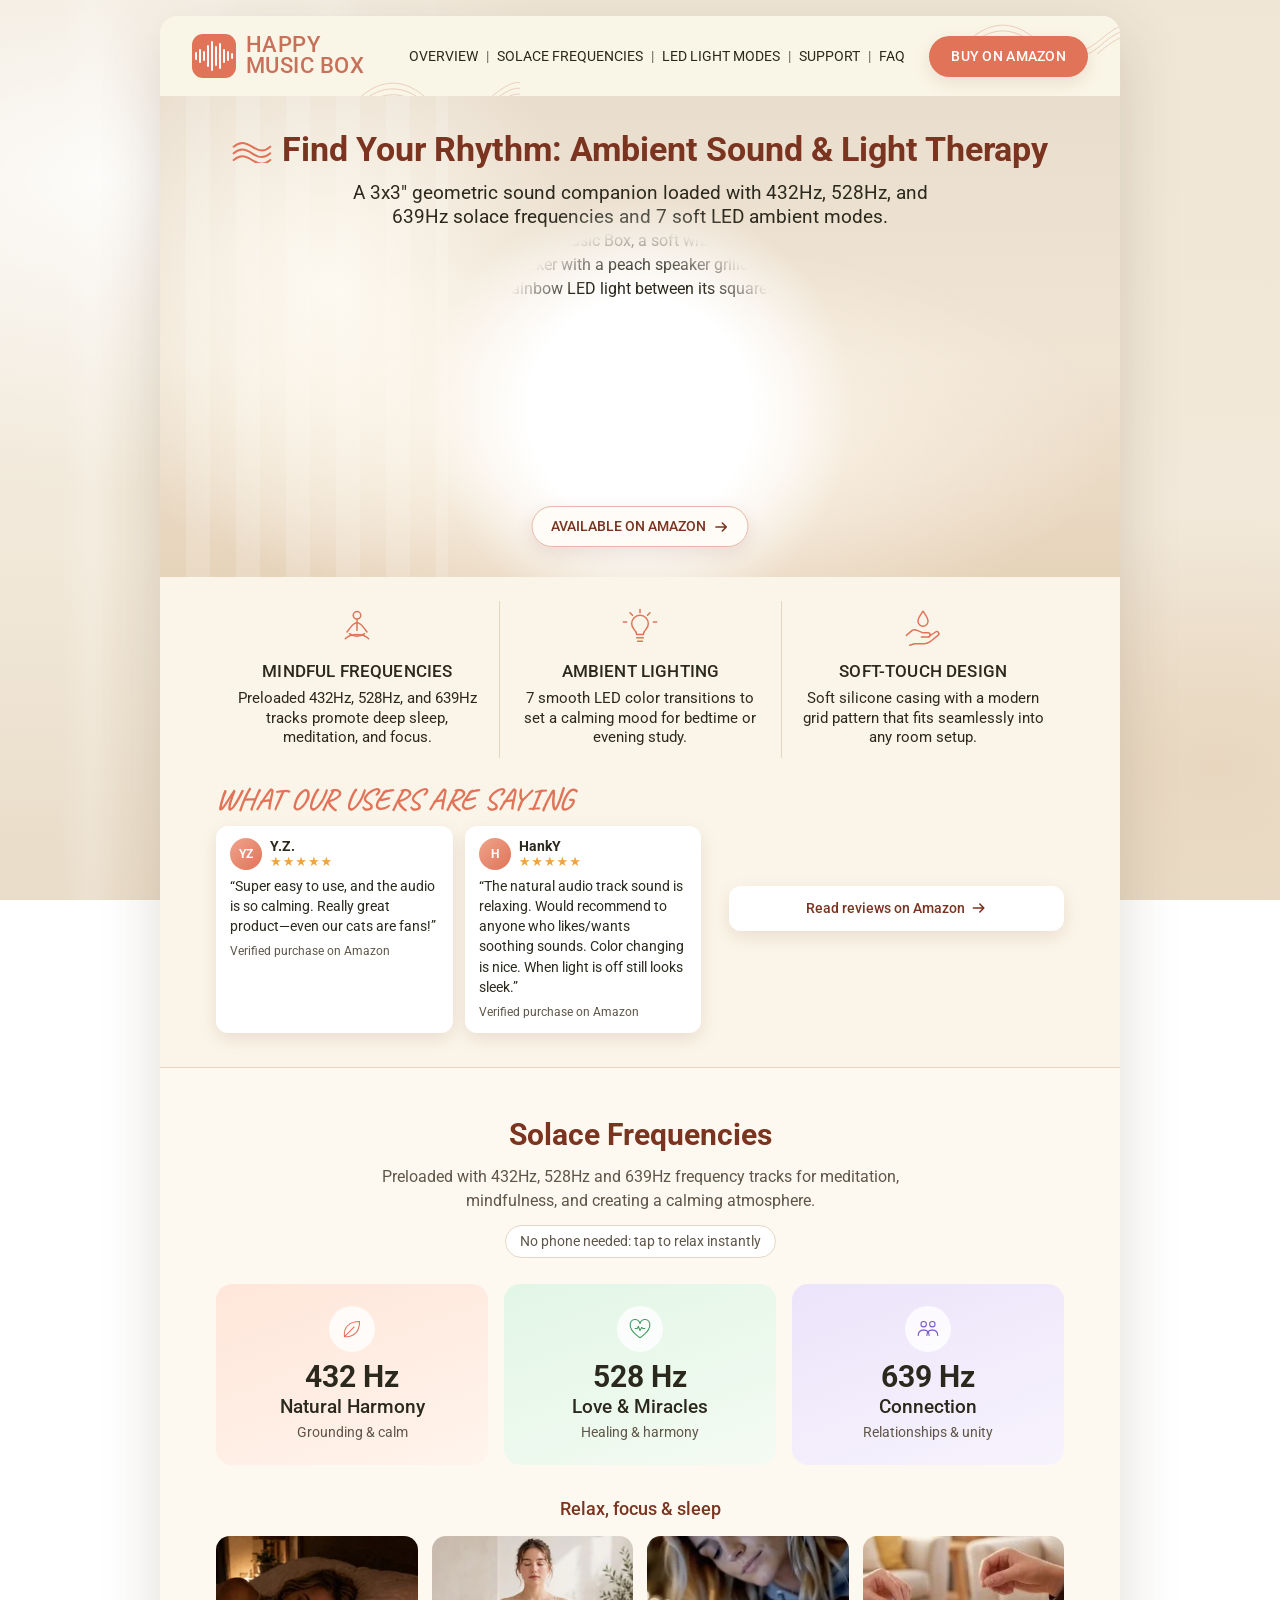
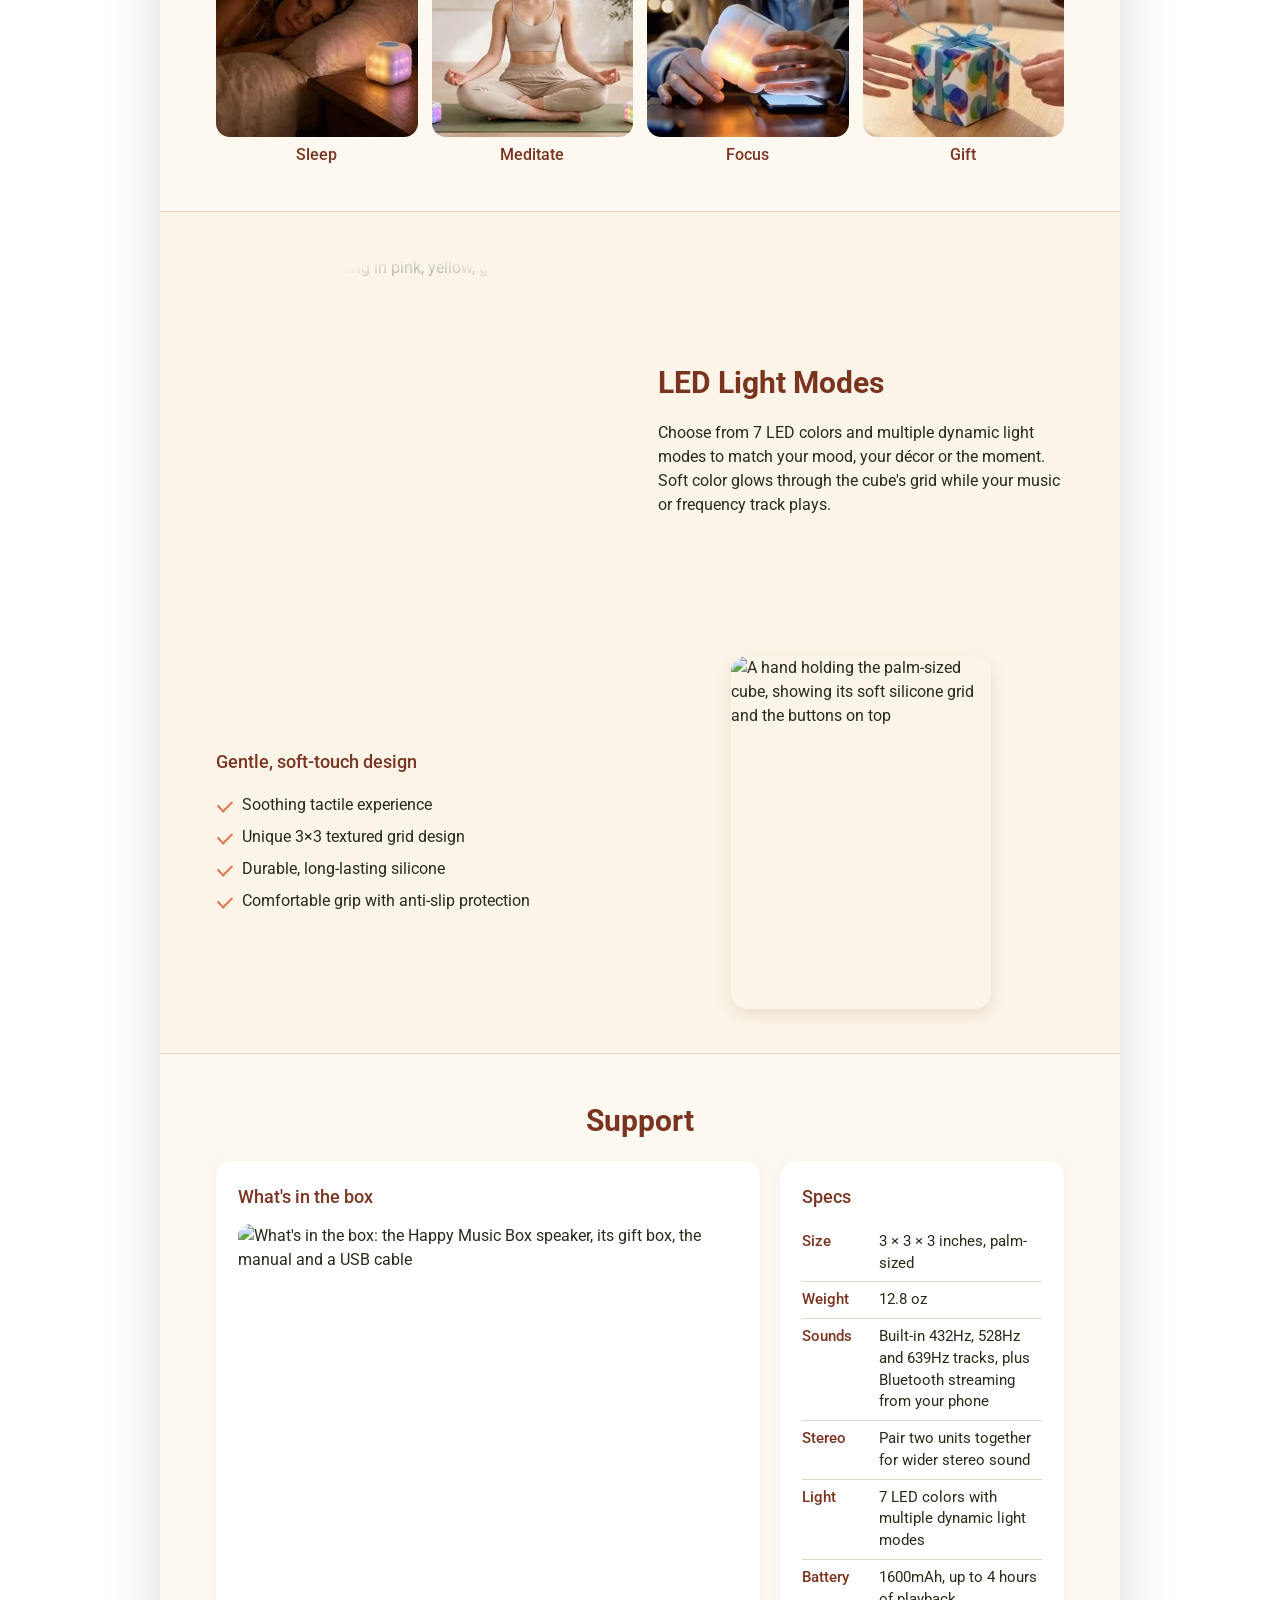
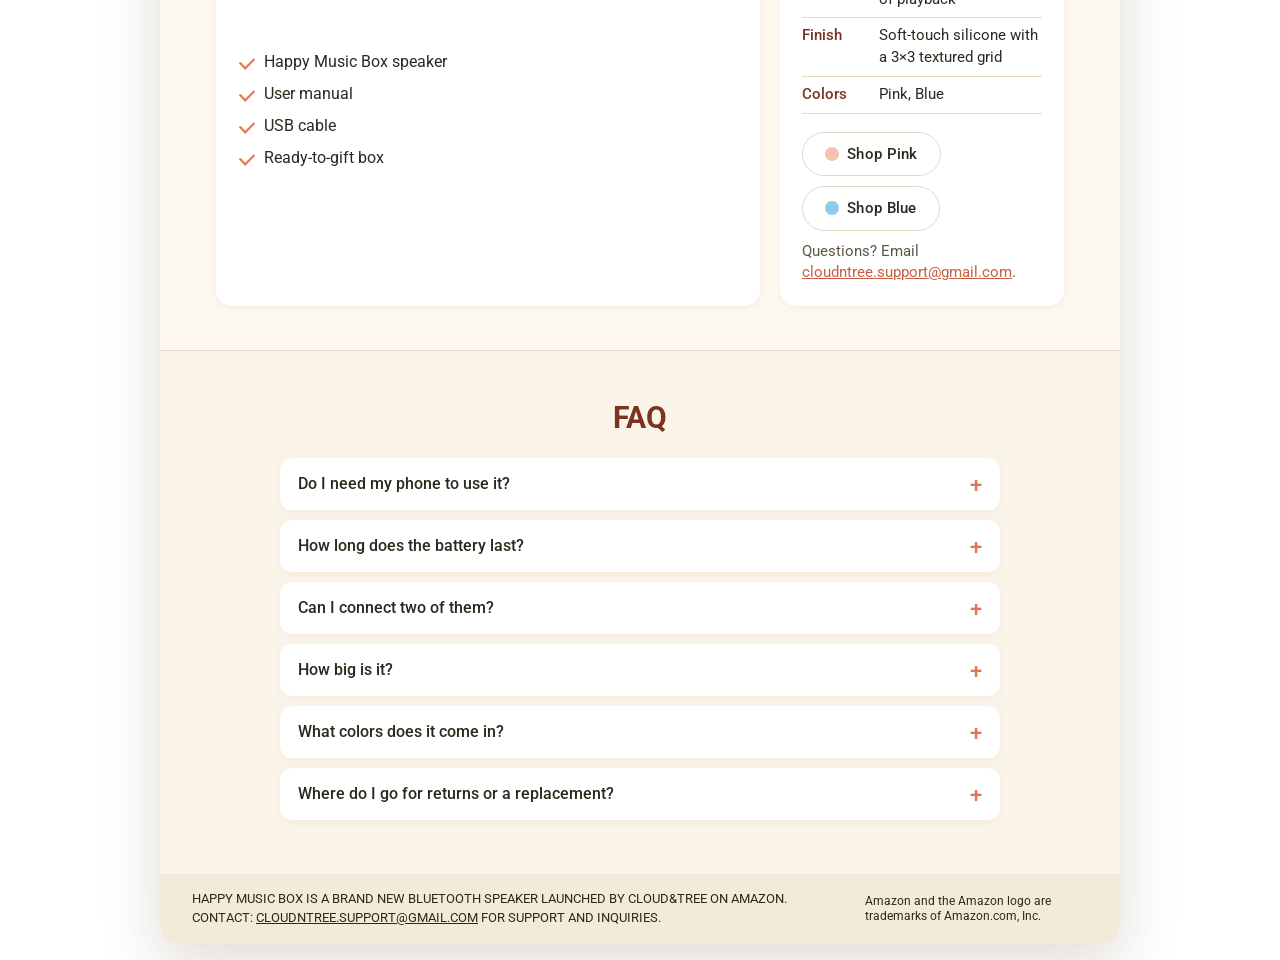
==== site/index.html @ 1e412cbd "Add HankY review, HD use-case photos, new contact email and footer" ====
<!doctype html>
<html lang="en">
<head>
<meta charset="utf-8">
<meta name="viewport" content="width=device-width, initial-scale=1">
<meta name="robots" content="noindex">
<title>Happy Music Box | Portable Sound Machine &amp; Bluetooth Speaker</title>
<meta name="description" content="A palm-sized sound machine and Bluetooth speaker with built-in 432Hz, 528Hz and 639Hz tracks, 7 LED light modes and a soft-touch silicone finish. Available on Amazon in Pink and Blue.">

<meta property="og:type" content="website">
<meta property="og:title" content="Happy Music Box | Portable Sound Machine &amp; Bluetooth Speaker">
<meta property="og:description" content="A palm-sized sound machine and Bluetooth speaker with built-in 432Hz, 528Hz and 639Hz tracks, 7 LED light modes and a soft-touch silicone finish. Available on Amazon in Pink and Blue.">
<meta property="og:image" content="img/og.jpg">

<meta name="twitter:card" content="summary_large_image">
<meta name="theme-color" content="#FBF5E9">
<link rel="icon" href="favicon.ico" sizes="any">
<link rel="apple-touch-icon" href="img/apple-touch-icon.png">
<link rel="preconnect" href="https://fonts.googleapis.com">
<link rel="preconnect" href="https://fonts.gstatic.com" crossorigin>
<link href="https://fonts.googleapis.com/css2?family=Caveat:wght@600&family=Roboto:wght@400;500;700&display=swap" rel="stylesheet">
<link rel="stylesheet" href="style.css">
<script type="application/ld+json">[{"@context": "https://schema.org", "@type": "Product", "name": "Happy Music Box Portable Bluetooth Speaker & Sound Machine", "brand": {"@type": "Brand", "name": "Happy Music Box"}, "description": "Palm-sized sound machine and Bluetooth speaker with built-in 432Hz, 528Hz and 639Hz tracks, 7 LED light modes and a soft-touch silicone finish.", "image": ["img/cube-1000.webp"], "color": ["Pink", "Blue"], "weight": {"@type": "QuantitativeValue", "value": 12.8, "unitCode": "ONZ"}}, {"@context": "https://schema.org", "@type": "FAQPage", "mainEntity": [{"@type": "Question", "name": "Do I need my phone to use it?", "acceptedAnswer": {"@type": "Answer", "text": "No. The 432Hz, 528Hz and 639Hz tracks are built in, so you can tap to play straight away. Your phone is only needed if you want to stream your own music over Bluetooth."}}, {"@type": "Question", "name": "How long does the battery last?", "acceptedAnswer": {"@type": "Answer", "text": "Up to 4 hours of playback from the built-in 1600mAh battery. Recharge it with the included USB cable."}}, {"@type": "Question", "name": "Can I connect two of them?", "acceptedAnswer": {"@type": "Answer", "text": "Yes. Two Happy Music Box speakers can be paired together for a wider, more immersive stereo sound."}}, {"@type": "Question", "name": "How big is it?", "acceptedAnswer": {"@type": "Answer", "text": "3 × 3 × 3 inches and 12.8 oz, small enough for a nightstand, a desk, or your bag."}}, {"@type": "Question", "name": "What colors does it come in?", "acceptedAnswer": {"@type": "Answer", "text": "Pink and Blue. Both are sold on Amazon."}}, {"@type": "Question", "name": "Where do I go for returns or a replacement?", "acceptedAnswer": {"@type": "Answer", "text": "If you bought on Amazon, start a return or replacement from your Amazon order. For anything else, email us at cloudntree.support@gmail.com."}}]}]</script>
</head>
<body>
<div class="sheet">
<header class="top">
  <svg class="deco deco-tr" viewBox="0 0 220 60" aria-hidden="true"><path d="M0 40c30-26 60-26 90 0s60 26 90 0 40-20 40-20"/><path d="M0 48c30-26 60-26 90 0s60 26 90 0 40-20 40-20"/><path d="M0 56c30-26 60-26 90 0s60 26 90 0 40-20 40-20"/></svg><svg class="deco deco-bl" viewBox="0 0 220 60" aria-hidden="true"><path d="M0 40c30-26 60-26 90 0s60 26 90 0 40-20 40-20"/><path d="M0 48c30-26 60-26 90 0s60 26 90 0 40-20 40-20"/><path d="M0 56c30-26 60-26 90 0s60 26 90 0 40-20 40-20"/></svg>
  <a class="logo" href="#overview" aria-label="Happy Music Box home"><span class="logo-mark" aria-hidden="true"><i style="height:18%"></i><i style="height:34%"></i><i style="height:24%"></i><i style="height:52%"></i><i style="height:70%"></i><i style="height:44%"></i><i style="height:60%"></i><i style="height:34%"></i><i style="height:22%"></i><i style="height:14%"></i></span><span class="logo-word">Happy<br>Music Box</span></a>
  <nav class="nav" aria-label="Sections"><a href="#overview">Overview</a><span aria-hidden="true">|</span><a href="#frequencies">Solace Frequencies</a><span aria-hidden="true">|</span><a href="#light">LED Light Modes</a><span aria-hidden="true">|</span><a href="#support">Support</a><span aria-hidden="true">|</span><a href="#faq">FAQ</a></nav>
  <a href="https://www.amazon.com/dp/B0HC9TPS27" class="btn" target="_blank" rel="noopener">Buy on Amazon</a>
</header>
<main>
<section class="hero" id="overview">
  <div class="hero-light" aria-hidden="true"></div>
  <h1><span class="h1-wave"><svg viewBox="0 0 48 28" aria-hidden="true"><path d="M2 8c7-6 13-6 22 0s15 6 22 0M2 16c7-6 13-6 22 0s15 6 22 0M2 24c7-6 13-6 22 0s15 6 22 0"/></svg></span>Find Your Rhythm: Ambient Sound &amp; Light Therapy</h1>
  <p class="lede">A 3x3" geometric sound companion loaded with 432Hz, 528Hz, and 639Hz solace frequencies and 7 soft LED ambient modes.</p>
  <div class="stage">
    <div class="spot" aria-hidden="true"></div>
    <img class="cube" src="img/cube-1000.webp" srcset="img/cube-560.webp 560w, img/cube-1000.webp 1000w" sizes="(max-width: 560px) 74vw, 330px" width="1000" height="1000" alt="Happy Music Box, a soft white 3x3 cube speaker with a peach speaker grille and rainbow LED light between its squares" fetchpriority="high" decoding="async">
    <a href="https://www.amazon.com/dp/B0HC9TPS27" class="pill" target="_blank" rel="noopener">Available on Amazon <svg viewBox="0 0 20 20" aria-hidden="true"><path d="M3 10h13M11 5l5 5-5 5"/></svg></a>
  </div>
</section>
<section class="feats">
    <div class="feat">
      <span class="feat-icon"><svg viewBox="0 0 48 48" aria-hidden="true"><circle cx="24" cy="10" r="4.5"/><path d="M24 15v13M24 19c-4 0-6 3-9 7l-3 4M24 19c4 0 6 3 9 7l3 4M10 38c4-4 9-5 14-5s10 1 14 5M15 32c3 2 6 3 9 3s6-1 9-3"/></svg></span>
      <h2>Mindful Frequencies</h2>
      <p>Preloaded 432Hz, 528Hz, and 639Hz tracks promote deep sleep, meditation, and focus.</p>
    </div>
    <div class="feat">
      <span class="feat-icon"><svg viewBox="0 0 48 48" aria-hidden="true"><path d="M17 27a10 10 0 1 1 14 0c-2 2-3 4-3 6h-8c0-2-1-4-3-6zM20 37h8M21 41h6M24 3v4M8 18H4M44 18h-4M12 7l3 3M36 7l-3 3"/></svg></span>
      <h2>Ambient Lighting</h2>
      <p>7 smooth LED color transitions to set a calming mood for bedtime or evening study.</p>
    </div>
    <div class="feat">
      <span class="feat-icon"><svg viewBox="0 0 48 48" aria-hidden="true"><path d="M24 5c3 5 6 8 6 12a6 6 0 0 1-12 0c0-4 3-7 6-12zM4 34l7-6c2-1 4-1 6 0l7 3h6a2.5 2.5 0 0 1 0 5h-8M30 36l9-6a2.5 2.5 0 0 1 3 4l-10 8c-2 1-4 2-6 2H14l-6 2"/></svg></span>
      <h2>Soft-Touch Design</h2>
      <p>Soft silicone casing with a modern grid pattern that fits seamlessly into any room setup.</p>
    </div>
</section>
<section class="voices">
  <div class="reviews">
    <h2 class="script">What our users are saying</h2>
    <div class="cards">
      <figure class="review">
        <figcaption><span class="avatar" aria-hidden="true">YZ</span><span><b>Y.Z.</b><span class="stars" aria-label="5 out of 5 stars">★★★★★</span></span></figcaption>
        <blockquote>“Super easy to use, and the audio is so calming. Really great product—even our cats are fans!”</blockquote>
        <small>Verified purchase on Amazon</small>
      </figure>
      <figure class="review">
        <figcaption><span class="avatar" aria-hidden="true">H</span><span><b>HankY</b><span class="stars" aria-label="5 out of 5 stars">★★★★★</span></span></figcaption>
        <blockquote>“The natural audio track sound is relaxing. Would recommend to anyone who likes/wants soothing sounds. Color changing is nice. When light is off still looks sleek.”</blockquote>
        <small>Verified purchase on Amazon</small>
      </figure>
    </div>
  </div>
  <a href="https://www.amazon.com/dp/B0HC9TPS27#customerReviews" class="review review-more" target="_blank" rel="noopener">Read reviews on Amazon <svg viewBox="0 0 20 20" aria-hidden="true"><path d="M3 10h13M11 5l5 5-5 5"/></svg></a>
</section>
<section class="band" id="frequencies">
  <h2 class="sec">Solace Frequencies</h2>
  <p class="sec-lede">Preloaded with 432Hz, 528Hz and 639Hz frequency tracks for meditation, mindfulness, and creating a calming atmosphere.</p>
  <p class="chip">No phone needed: tap to relax instantly</p>
  <div class="freqs">
    <div class="freq freq-peach">
      <span class="freq-icon"><svg viewBox="0 0 48 48" aria-hidden="true"><path d="M10 38C8 22 18 10 38 10c0 20-12 30-28 28zM10 38 28 20"/></svg></span>
      <strong>432 Hz</strong>
      <span class="freq-name">Natural Harmony</span>
      <span class="freq-sub">Grounding &amp; calm</span>
    </div>
    <div class="freq freq-mint">
      <span class="freq-icon"><svg viewBox="0 0 48 48" aria-hidden="true"><path d="M24 40S6 29 6 17a9 9 0 0 1 18-3 9 9 0 0 1 18 3c0 12-18 23-18 23z"/><path d="M15 23h4l2-4 3 8 3-6 2 2h4"/></svg></span>
      <strong>528 Hz</strong>
      <span class="freq-name">Love &amp; Miracles</span>
      <span class="freq-sub">Healing &amp; harmony</span>
    </div>
    <div class="freq freq-lilac">
      <span class="freq-icon"><svg viewBox="0 0 48 48" aria-hidden="true"><circle cx="16" cy="15" r="5"/><circle cx="32" cy="15" r="5"/><path d="M6 36c0-6 4-10 10-10s10 4 10 10M22 36c0-6 4-10 10-10s10 4 10 10"/></svg></span>
      <strong>639 Hz</strong>
      <span class="freq-name">Connection</span>
      <span class="freq-sub">Relationships &amp; unity</span>
    </div>
  </div>
  <h3 class="sub">Relax, focus &amp; sleep</h3>
  <div class="uses">
      <figure><img src="img/use_sleep-500.webp" srcset="img/use_sleep-260.webp 260w, img/use_sleep-500.webp 500w" sizes="(max-width: 560px) 44vw, 200px" width="500" height="500" alt="A woman asleep in bed with the cube glowing softly on the nightstand" loading="lazy" decoding="async"><figcaption>Sleep</figcaption></figure>
      <figure><img src="img/use_meditate-500.webp" srcset="img/use_meditate-260.webp 260w, img/use_meditate-500.webp 500w" sizes="(max-width: 560px) 44vw, 200px" width="500" height="500" alt="A woman meditating cross-legged on a yoga mat" loading="lazy" decoding="async"><figcaption>Meditate</figcaption></figure>
      <figure><img src="img/use_focus-500.webp" srcset="img/use_focus-260.webp 260w, img/use_focus-500.webp 500w" sizes="(max-width: 560px) 44vw, 200px" width="500" height="500" alt="Someone at a desk in the evening, holding the glowing cube" loading="lazy" decoding="async"><figcaption>Focus</figcaption></figure>
      <figure><img src="img/use_gift-214.webp" srcset="img/use_gift-214.webp 214w" sizes="(max-width: 560px) 44vw, 200px" width="214" height="214" alt="Two people handing over a wrapped gift box" loading="lazy" decoding="async"><figcaption>Gift</figcaption></figure>
  </div>
</section>
<section class="band" id="light">
  <div class="zig">
    <div class="zig-img"><img class="fade" src="img/cube_lit-560.webp" srcset="img/cube_lit-560.webp 560w" sizes="(max-width: 760px) 80vw, 380px" width="547" height="547" alt="The cube glowing in pink, yellow, green and violet LED light" loading="lazy" decoding="async"></div>
    <div class="zig-txt">
      <h2 class="sec">LED Light Modes</h2>
      <p>Choose from 7 LED colors and multiple dynamic light modes to match your mood, your décor or the moment. Soft color glows through the cube's grid while your music or frequency track plays.</p>
    </div>
  </div>
  <div class="zig rev">
    <div class="zig-img"><img class="rounded" src="img/hand-400.webp" srcset="img/hand-400.webp 400w" sizes="(max-width: 760px) 70vw, 300px" width="300" height="407" alt="A hand holding the palm-sized cube, showing its soft silicone grid and the buttons on top" loading="lazy" decoding="async"></div>
    <div class="zig-txt">
      <h3 class="sub left">Gentle, soft-touch design</h3>
      <ul class="ticks">
        <li>Soothing tactile experience</li>
        <li>Unique 3×3 textured grid design</li>
        <li>Durable, long-lasting silicone</li>
        <li>Comfortable grip with anti-slip protection</li>
      </ul>
    </div>
  </div>
</section>
<section class="band" id="support">
  <h2 class="sec">Support</h2>
  <div class="support">
    <div class="card">
      <h3 class="sub left">What's in the box</h3>
      <img class="boxshot" src="img/box-500.webp" srcset="img/box-500.webp 500w" sizes="(max-width: 760px) 86vw, 460px" width="500" height="410" alt="What&#x27;s in the box: the Happy Music Box speaker, its gift box, the manual and a USB cable" loading="lazy" decoding="async">
      <ul class="ticks"><li>Happy Music Box speaker</li><li>User manual</li><li>USB cable</li><li>Ready-to-gift box</li></ul>
    </div>
    <div class="card">
      <h3 class="sub left">Specs</h3>
      <table class="specs"><tr><th>Size</th><td>3 × 3 × 3 inches, palm-sized</td></tr><tr><th>Weight</th><td>12.8 oz</td></tr><tr><th>Sounds</th><td>Built-in 432Hz, 528Hz and 639Hz tracks, plus Bluetooth streaming from your phone</td></tr><tr><th>Stereo</th><td>Pair two units together for wider stereo sound</td></tr><tr><th>Light</th><td>7 LED colors with multiple dynamic light modes</td></tr><tr><th>Battery</th><td>1600mAh, up to 4 hours of playback</td></tr><tr><th>Finish</th><td>Soft-touch silicone with a 3×3 textured grid</td></tr><tr><th>Colors</th><td>Pink, Blue</td></tr></table>
      <div class="colors">
        <a href="https://www.amazon.com/dp/B0HC9TPS27" class="btn ghost" target="_blank" rel="noopener"><span class="dot pink"></span>Shop Pink</a>
        <a href="https://www.amazon.com/dp/B0HC9XZ8BC" class="btn ghost" target="_blank" rel="noopener"><span class="dot blue"></span>Shop Blue</a>
      </div>
      <p class="help">Questions? Email <a href="mailto:cloudntree.support@gmail.com">cloudntree.support@gmail.com</a>.</p>
    </div>
  </div>
</section>
<section class="band" id="faq">
  <h2 class="sec">FAQ</h2>
  <div class="faq"><details><summary>Do I need my phone to use it?</summary><p>No. The 432Hz, 528Hz and 639Hz tracks are built in, so you can tap to play straight away. Your phone is only needed if you want to stream your own music over Bluetooth.</p></details><details><summary>How long does the battery last?</summary><p>Up to 4 hours of playback from the built-in 1600mAh battery. Recharge it with the included USB cable.</p></details><details><summary>Can I connect two of them?</summary><p>Yes. Two Happy Music Box speakers can be paired together for a wider, more immersive stereo sound.</p></details><details><summary>How big is it?</summary><p>3 × 3 × 3 inches and 12.8 oz, small enough for a nightstand, a desk, or your bag.</p></details><details><summary>What colors does it come in?</summary><p>Pink and Blue. Both are sold on Amazon.</p></details><details><summary>Where do I go for returns or a replacement?</summary><p>If you bought on Amazon, start a return or replacement from your Amazon order. For anything else, email us at cloudntree.support@gmail.com.</p></details></div>
</section>
</main>
<footer class="foot">
  <p>Happy Music Box is a brand new bluetooth speaker launched by Cloud&amp;Tree on Amazon. Contact: <a href="mailto:cloudntree.support@gmail.com">cloudntree.support@gmail.com</a> for support and inquiries.</p>

  <p class="legal">Amazon and the Amazon logo are trademarks of Amazon.com, Inc.</p>
</footer>
</div>
</body></html>
---- site/style.css ----
/* Happy Music Box: palette sampled from Shuai's mockup (432.jpg) */
:root {
  --cream: #FBF5E9;
  --cream-2: #F3EBDA;
  --sand: #EDE1CF;
  --terracotta: #E07358;
  --terracotta-d: #C95E44;
  --logo: #C8705A;
  --rust: #7A3420;
  --ink: #2B291D;
  --muted: #5F5649;
  --line: #E4D6C2;
  --radius: 16px;
  --shadow: 0 6px 18px rgba(122, 52, 32, .12);
}

* { box-sizing: border-box; }
html { scroll-behavior: smooth; scroll-padding-top: 16px; }
body {
  margin: 0;
  font: 16px/1.5 Roboto, system-ui, -apple-system, "Segoe UI", sans-serif;
  color: var(--ink);
  /* the soft, sunlit room around the page */
  background:
    radial-gradient(60% 50% at 8% 20%, rgba(255, 255, 255, .85), transparent 70%),
    radial-gradient(40% 40% at 95% 85%, rgba(232, 214, 190, .9), transparent 70%),
    repeating-linear-gradient(90deg, rgba(255, 255, 255, 0) 0 60px, rgba(255, 255, 255, .16) 90px, rgba(255, 255, 255, 0) 120px) left / 34% 100% no-repeat,
    linear-gradient(180deg, #EFE6D6, #F2E9DA 60%, #E9DCC8);
  background-attachment: fixed;
}
a { color: var(--terracotta-d); }
img { max-width: 100%; height: auto; display: block; }
svg { stroke: currentColor; fill: none; stroke-width: 2; stroke-linecap: round; stroke-linejoin: round; }

.sheet {
  max-width: 960px;
  margin: 16px auto;
  background: var(--cream);
  border-radius: 18px;
  box-shadow: 0 20px 60px rgba(90, 60, 30, .18);
  overflow: hidden;
}

/* ---------- header ---------- */
.top {
  position: relative;
  display: flex;
  align-items: center;
  gap: 24px;
  padding: 18px 32px;
  background: #FAF6E7;
}
.deco { position: absolute; width: 160px; height: 44px; color: #D9A08F; opacity: .55; pointer-events: none; }
.deco path { stroke-width: 1.2; }
.deco-tr { top: -6px; right: -10px; }
.deco-bl { bottom: -16px; left: 200px; }

.logo { display: flex; align-items: center; gap: 10px; text-decoration: none; flex: none; position: relative; }
.logo-mark {
  width: 44px; height: 44px; border-radius: 11px; background: var(--terracotta);
  display: flex; align-items: center; justify-content: center; gap: 2px;
}
.logo-mark i { display: block; width: 2px; background: #fff; border-radius: 2px; }
.logo-word {
  font-weight: 500; font-size: 22px; line-height: .95; letter-spacing: .02em;
  text-transform: uppercase; color: var(--logo);
}

.nav { display: flex; align-items: center; gap: 8px; margin-left: auto; font-size: 13.5px; position: relative; }
.nav a { color: var(--ink); text-decoration: none; text-transform: uppercase; white-space: nowrap; }
.nav a:hover { color: var(--terracotta-d); }
.nav span { color: var(--ink); opacity: .7; }

.btn {
  display: inline-flex; align-items: center; gap: 8px;
  padding: 10px 22px; border-radius: 999px;
  background: var(--terracotta); color: #fff; text-decoration: none;
  font-weight: 500; font-size: 14px; text-transform: uppercase; letter-spacing: .02em;
  box-shadow: var(--shadow); white-space: nowrap; flex: none; position: relative;
  transition: background .15s, transform .15s;
}
.btn:hover { background: var(--terracotta-d); transform: translateY(-1px); }
.btn.ghost { background: #fff; color: var(--ink); box-shadow: none; border: 1px solid var(--line); text-transform: none; font-size: 15px; }
.btn.ghost:hover { border-color: var(--terracotta); }

/* ---------- hero ---------- */
.hero {
  position: relative;
  padding: 34px 24px 0;
  text-align: center;
  overflow: hidden;
  background:
    radial-gradient(70% 60% at 50% 72%, #FFF8EE 0%, rgba(255, 248, 238, 0) 70%),
    repeating-linear-gradient(90deg, rgba(255, 255, 255, 0) 0 26px, rgba(255, 255, 255, .16) 26px 50px) left / 30% 100% no-repeat,
    linear-gradient(180deg, #E9DDCD 0%, #F0E4D3 55%, #E6D3BA 100%);
}
.hero-light {
  position: absolute; inset: -20% auto auto -10%; width: 55%; height: 120%;
  background: radial-gradient(closest-side, rgba(255, 252, 244, .9), transparent);
  pointer-events: none;
}
.hero h1 {
  position: relative; margin: 0 auto 10px; max-width: 900px;
  font-size: clamp(26px, 3.6vw, 34px); line-height: 1.15; font-weight: 700; color: var(--rust);
}
.h1-wave { display: inline-block; width: 40px; margin-right: 10px; color: var(--terracotta); vertical-align: -2px; }
.h1-wave svg { stroke-width: 2.4; }
.lede { position: relative; margin: 0 auto; max-width: 580px; font-size: clamp(16px, 2vw, 18.5px); line-height: 1.3; }

.stage { position: relative; width: min(330px, 74vw); margin: 0 auto; padding-bottom: 18px; }
.stage::before {
  content: ""; position: absolute; left: 18%; right: 18%; bottom: 46px; height: 26px;
  background: radial-gradient(closest-side, rgba(122, 82, 50, .28), transparent); filter: blur(4px);
}
.spot {
  position: absolute; left: 50%; top: 52%; width: 130%; aspect-ratio: 1; transform: translate(-50%, -50%);
  background: radial-gradient(closest-side, #fff 52%, rgba(255, 255, 255, .7) 66%, rgba(255, 255, 255, 0) 100%);
}
.cube {
  position: relative; width: 100%;
  -webkit-mask-image: radial-gradient(closest-side, #000 74%, transparent 100%);
          mask-image: radial-gradient(closest-side, #000 74%, transparent 100%);
}
.pill {
  position: absolute; left: 50%; bottom: 30px; transform: translateX(-50%);
  display: inline-flex; align-items: center; gap: 8px; white-space: nowrap;
  padding: 9px 18px; border-radius: 999px;
  background: rgba(255, 252, 247, .94); border: 1.5px solid #E6B8A6;
  color: var(--rust); text-decoration: none; font-weight: 500; font-size: 14px; text-transform: uppercase;
  box-shadow: var(--shadow); transition: transform .15s;
}
.pill:hover { transform: translateX(-50%) translateY(-1px); }
.pill svg, .review-more svg { width: 16px; height: 16px; }

/* ---------- features ---------- */
.feats { display: grid; grid-template-columns: repeat(3, 1fr); padding: 24px 56px 8px; }
.feat { text-align: center; padding: 6px 18px 10px; }
.feat + .feat { border-left: 1px solid var(--line); }
.feat-icon { display: inline-block; width: 40px; height: 40px; color: var(--terracotta); }
.feat-icon svg { stroke-width: 1.8; }
.feat h2 { margin: 6px 0 4px; font-size: 16.5px; font-weight: 500; text-transform: uppercase; letter-spacing: .01em; }
.feat p { margin: 0; font-size: 14.5px; line-height: 1.35; }

/* ---------- reviews + LED panel ---------- */
.voices { display: grid; grid-template-columns: 1.45fr 1fr; gap: 28px; align-items: center; padding: 18px 56px 34px; }
.script {
  font-family: Caveat, "Comic Sans MS", cursive; font-weight: 600; font-size: 30px; line-height: 1;
  text-transform: uppercase; color: var(--terracotta); margin: 0 0 12px; letter-spacing: .01em;
  transform: skew(-6deg);
}
.cards { display: grid; grid-template-columns: 1fr 1fr; gap: 12px; }
.review {
  margin: 0; padding: 12px 14px; background: #fff; border-radius: 12px; box-shadow: var(--shadow);
  font-size: 13.5px; display: flex; flex-direction: column; gap: 6px;
}
.review figcaption { display: flex; align-items: center; gap: 8px; }
.review figcaption > span:last-child { display: flex; flex-direction: column; line-height: 1.2; }
.avatar {
  width: 32px; height: 32px; border-radius: 50%; flex: none;
  display: grid; place-items: center; font-size: 12px; font-weight: 700; color: #fff;
  background: linear-gradient(135deg, #F0A48C, var(--terracotta));
}
.stars { color: #F2A33A; letter-spacing: 1px; font-size: 13px; }
.review blockquote { margin: 0; }
.review small { color: var(--muted); font-size: 12px; }
.review-more {
  align-items: center; justify-content: center; text-align: center;
  color: var(--rust); text-decoration: none; font-weight: 500; flex-direction: row;
}
.review-more:hover { color: var(--terracotta-d); }

.glow {
  position: relative; aspect-ratio: 16 / 10; border-radius: 12px; overflow: hidden;
  background: #111; border: 6px solid #161616; box-shadow: 0 10px 24px rgba(0, 0, 0, .25);
}
.glow-bars { position: absolute; inset: 0; display: flex; filter: blur(14px) saturate(1.2); transform: scale(1.15); }
.glow-bars i { flex: 1; animation: glow 14s linear infinite; }
.glow-bars i:nth-child(1) { background: #ff5a5a; animation-delay: 0s; }
.glow-bars i:nth-child(2) { background: #ff9a3c; animation-delay: -2s; }
.glow-bars i:nth-child(3) { background: #ffe14d; animation-delay: -4s; }
.glow-bars i:nth-child(4) { background: #46d38a; animation-delay: -6s; }
.glow-bars i:nth-child(5) { background: #3fb6ff; animation-delay: -8s; }
.glow-bars i:nth-child(6) { background: #6b6bff; animation-delay: -10s; }
.glow-bars i:nth-child(7) { background: #d35cff; animation-delay: -12s; }
@keyframes glow { 0%, 100% { opacity: .35; } 50% { opacity: 1; } }
.glow::after { content: ""; position: absolute; inset: 0; background: linear-gradient(180deg, rgba(0, 0, 0, .35), transparent 30%, transparent 70%, rgba(0, 0, 0, .45)); }
.glow-tag {
  position: absolute; left: 12px; bottom: 10px; z-index: 1;
  color: #fff; font-weight: 700; font-size: 13px; text-transform: uppercase; letter-spacing: .04em;
}
@media (prefers-reduced-motion: reduce) { .glow-bars i { animation: none; opacity: .8; } html { scroll-behavior: auto; } }

/* ---------- lower sections ---------- */
.band { padding: 44px 56px; border-top: 1px solid var(--line); }
.band:nth-of-type(even) { background: #FDF9F1; }
.sec { margin: 0 0 8px; text-align: center; font-size: clamp(24px, 3vw, 30px); font-weight: 700; color: var(--rust); }
.sec-lede { margin: 0 auto 12px; max-width: 600px; text-align: center; color: var(--muted); }
.chip {
  display: table; margin: 0 auto 26px; padding: 5px 14px; border-radius: 999px;
  background: #fff; border: 1px solid var(--line); font-size: 14px; color: var(--muted);
}
.sub { margin: 30px 0 14px; text-align: center; font-size: 18px; font-weight: 500; color: var(--rust); }
.sub.left { text-align: left; margin-top: 0; }

.freqs { display: grid; grid-template-columns: repeat(3, 1fr); gap: 16px; }
.freq { display: flex; flex-direction: column; align-items: center; padding: 22px 12px; border-radius: var(--radius); text-align: center; }
.freq-peach { background: linear-gradient(160deg, #FFE6DA, #FFF4EC); }
.freq-mint  { background: linear-gradient(160deg, #E2F6E6, #F4FBF2); }
.freq-lilac { background: linear-gradient(160deg, #ECE4FA, #F7F3FD); }
.freq-icon { width: 46px; height: 46px; padding: 10px; border-radius: 50%; background: rgba(255, 255, 255, .8); color: var(--terracotta); }
.freq-mint .freq-icon { color: #3E9B62; }
.freq-lilac .freq-icon { color: #7B5CC4; }
.freq strong { font-size: 30px; line-height: 1.1; margin-top: 8px; }
.freq-name { font-size: 19px; font-weight: 500; }
.freq-sub { font-size: 14px; color: var(--muted); }

.uses { display: grid; grid-template-columns: repeat(4, 1fr); gap: 14px; }
.uses figure { margin: 0; text-align: center; }
.uses img { width: 100%; aspect-ratio: 1; object-fit: cover; border-radius: 14px; }
.uses figcaption { margin-top: 6px; font-weight: 500; color: var(--rust); }

.zig { display: grid; grid-template-columns: 1fr 1fr; gap: 36px; align-items: center; }
.zig + .zig { margin-top: 20px; }
.zig.rev .zig-img { order: 2; }
.zig-img { display: flex; justify-content: center; }
.zig-img img { max-width: 380px; width: 100%; }
.zig.rev .zig-img img { max-width: 260px; }
.zig-txt .sec { text-align: left; }
.fade {
  -webkit-mask-image: radial-gradient(closest-side, #000 72%, transparent 100%);
          mask-image: radial-gradient(closest-side, #000 72%, transparent 100%);
  mix-blend-mode: multiply;
}
.rounded { border-radius: var(--radius); box-shadow: var(--shadow); }
.ticks { list-style: none; padding: 0; margin: 0; }
.ticks li { position: relative; padding: 4px 0 4px 26px; }
.ticks li::before {
  content: ""; position: absolute; left: 2px; top: 11px; width: 12px; height: 7px;
  border: solid var(--terracotta); border-width: 0 0 2px 2px; transform: rotate(-45deg);
}

.support { display: grid; grid-template-columns: 1fr 1fr; gap: 20px; margin-top: 18px; }
.card { background: #fff; border-radius: var(--radius); padding: 22px; box-shadow: 0 2px 10px rgba(122, 52, 32, .06); }
.boxshot { border-radius: 12px; margin-bottom: 12px; }
.specs { width: 100%; border-collapse: collapse; font-size: 14.5px; }
.specs th, .specs td { text-align: left; vertical-align: top; padding: 7px 0; border-bottom: 1px solid var(--line); }
.specs th { width: 32%; font-weight: 500; color: var(--rust); padding-right: 10px; }
.colors { display: flex; flex-wrap: wrap; gap: 10px; margin: 18px 0 10px; }
.dot { width: 14px; height: 14px; border-radius: 50%; display: inline-block; }
.dot.pink { background: #F6C3B0; }
.dot.blue { background: #8FCBEA; }
.help { margin: 0; font-size: 14.5px; color: var(--muted); }

.faq { max-width: 720px; margin: 18px auto 0; }
.faq details { background: #fff; border-radius: 12px; margin-bottom: 10px; padding: 0 18px; box-shadow: 0 2px 10px rgba(122, 52, 32, .06); }
.faq summary { cursor: pointer; padding: 14px 0; font-weight: 500; list-style: none; position: relative; padding-right: 28px; }
.faq summary::-webkit-details-marker { display: none; }
.faq summary::after { content: "+"; position: absolute; right: 0; top: 10px; font-size: 22px; color: var(--terracotta); }
.faq details[open] summary::after { content: "–"; }
.faq details p { margin: 0 0 14px; color: var(--muted); }

.nf { text-align: center; padding: 80px 24px; }
.nf h1 { color: var(--rust); }

/* ---------- footer ---------- */
.foot {
  display: flex; justify-content: space-between; align-items: center; gap: 20px;
  padding: 16px 32px; background: var(--cream-2); font-size: 12.5px; text-transform: uppercase;
}
.foot p { margin: 0; }
.foot a { color: var(--ink); }
.foot .legal { text-transform: none; max-width: 300px; font-size: 11.5px; line-height: 1.3; }

/* ---------- responsive ---------- */
@media (max-width: 900px) {
  .top { flex-wrap: wrap; padding: 14px 20px; }
  .nav { order: 3; width: 100%; margin: 0; overflow-x: auto; padding-bottom: 2px; scrollbar-width: none; }
  .btn { margin-left: auto; }
  .deco-bl { display: none; }
  .feats, .voices { padding-left: 24px; padding-right: 24px; }
  .band { padding: 36px 24px; }
}
@media (max-width: 760px) {
  .sheet { margin: 0; border-radius: 0; }
  .feats { grid-template-columns: 1fr; gap: 6px; }
  .feat + .feat { border-left: 0; border-top: 1px solid var(--line); padding-top: 16px; }
  .voices { grid-template-columns: 1fr; }
  .freqs { grid-template-columns: 1fr; }
  .uses { grid-template-columns: repeat(2, 1fr); }
  .zig { grid-template-columns: 1fr; gap: 12px; }
  .zig.rev .zig-img { order: 0; }
  .support { grid-template-columns: 1fr; }
  .foot { flex-direction: column; align-items: flex-start; }
}
@media (max-width: 460px) {
  .logo-word { font-size: 18px; }
  .logo-mark { width: 38px; height: 38px; }
  .top .btn { padding: 9px 14px; font-size: 12.5px; }
  .h1-wave { display: none; }
  .cards { grid-template-columns: 1fr; }
}
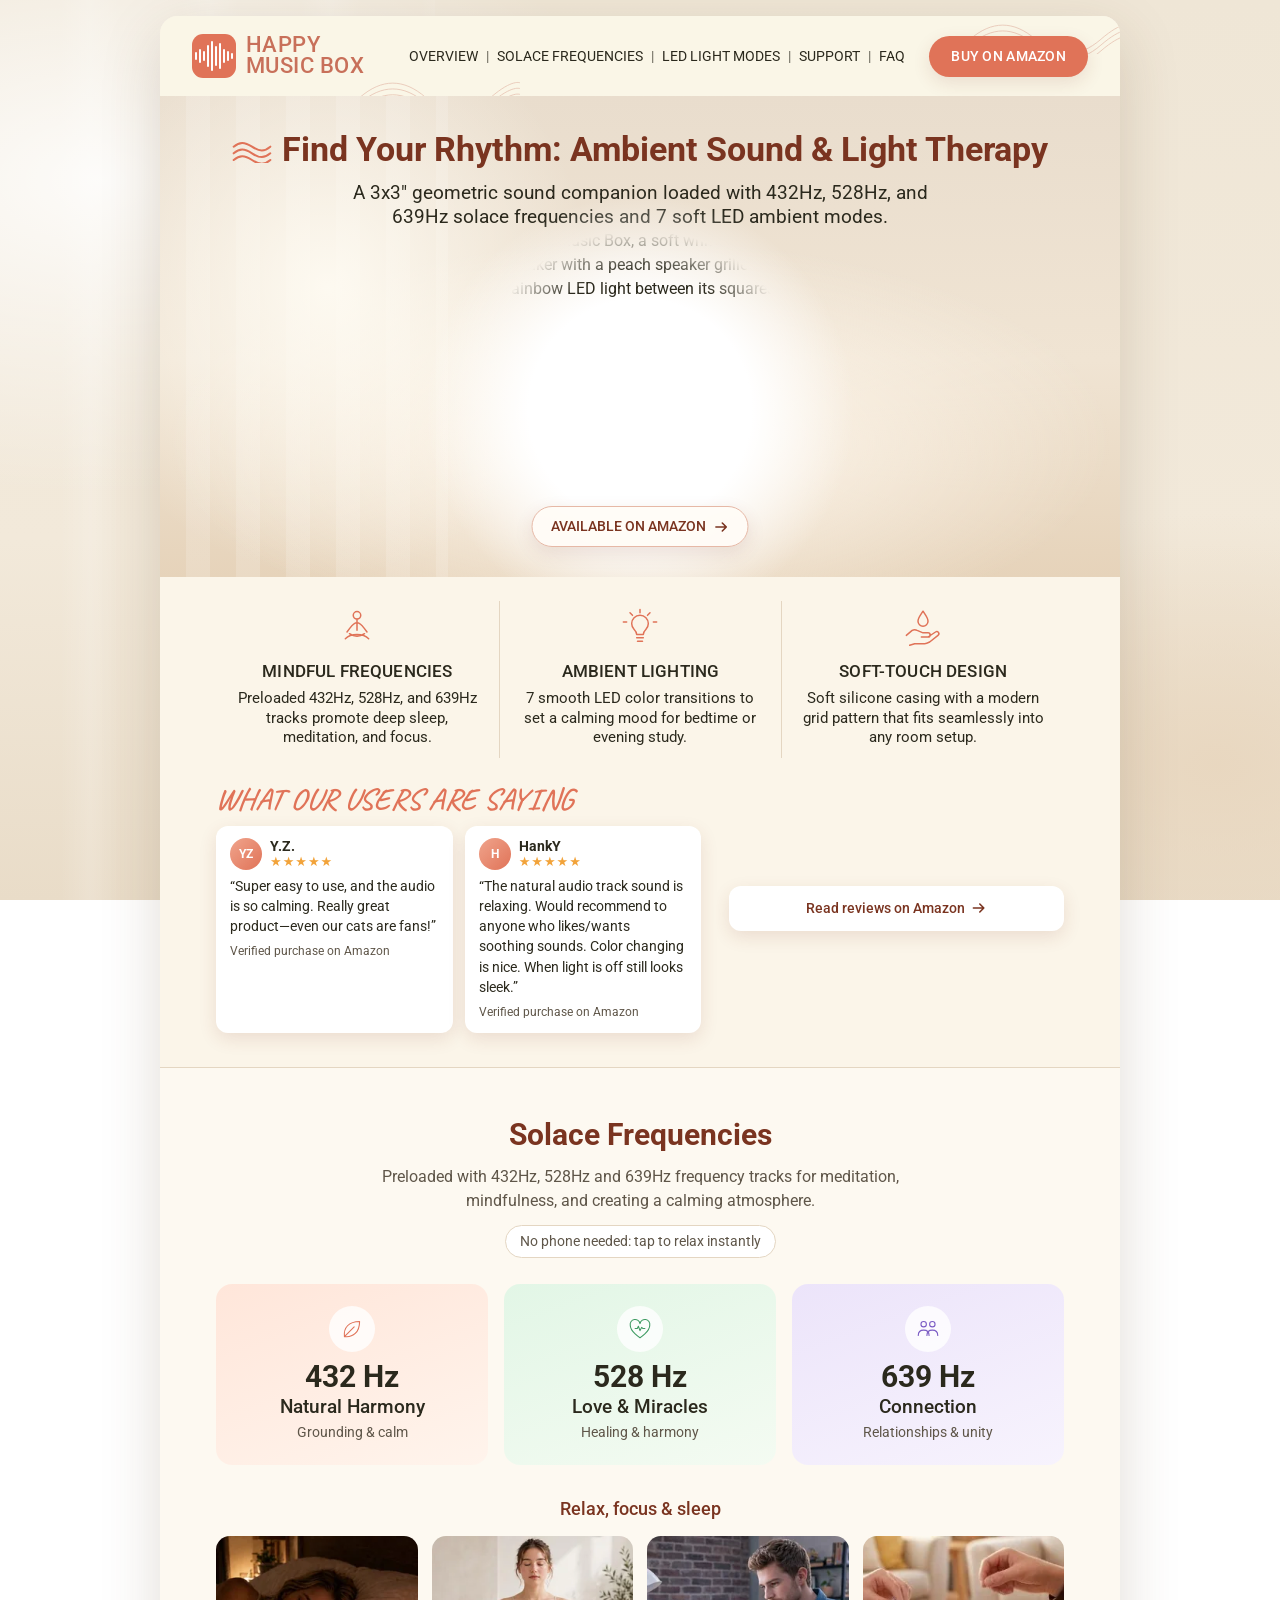
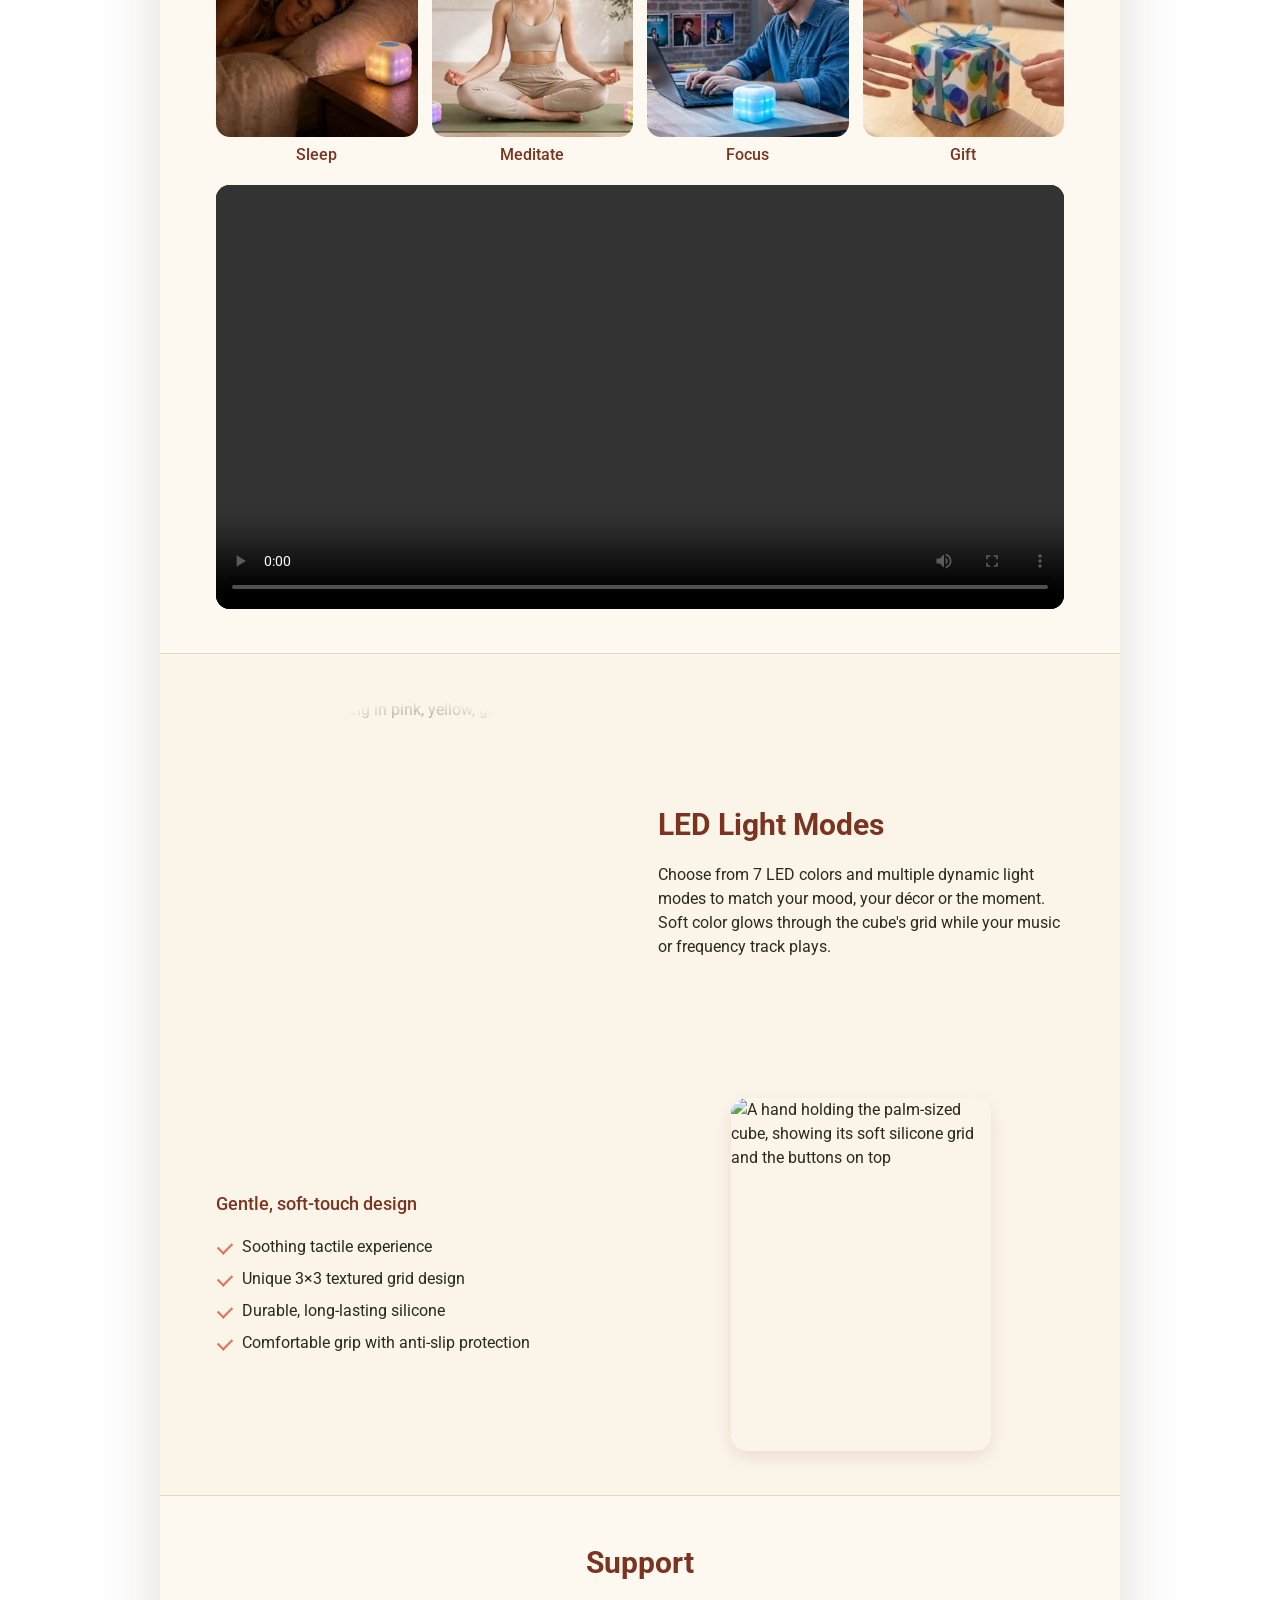
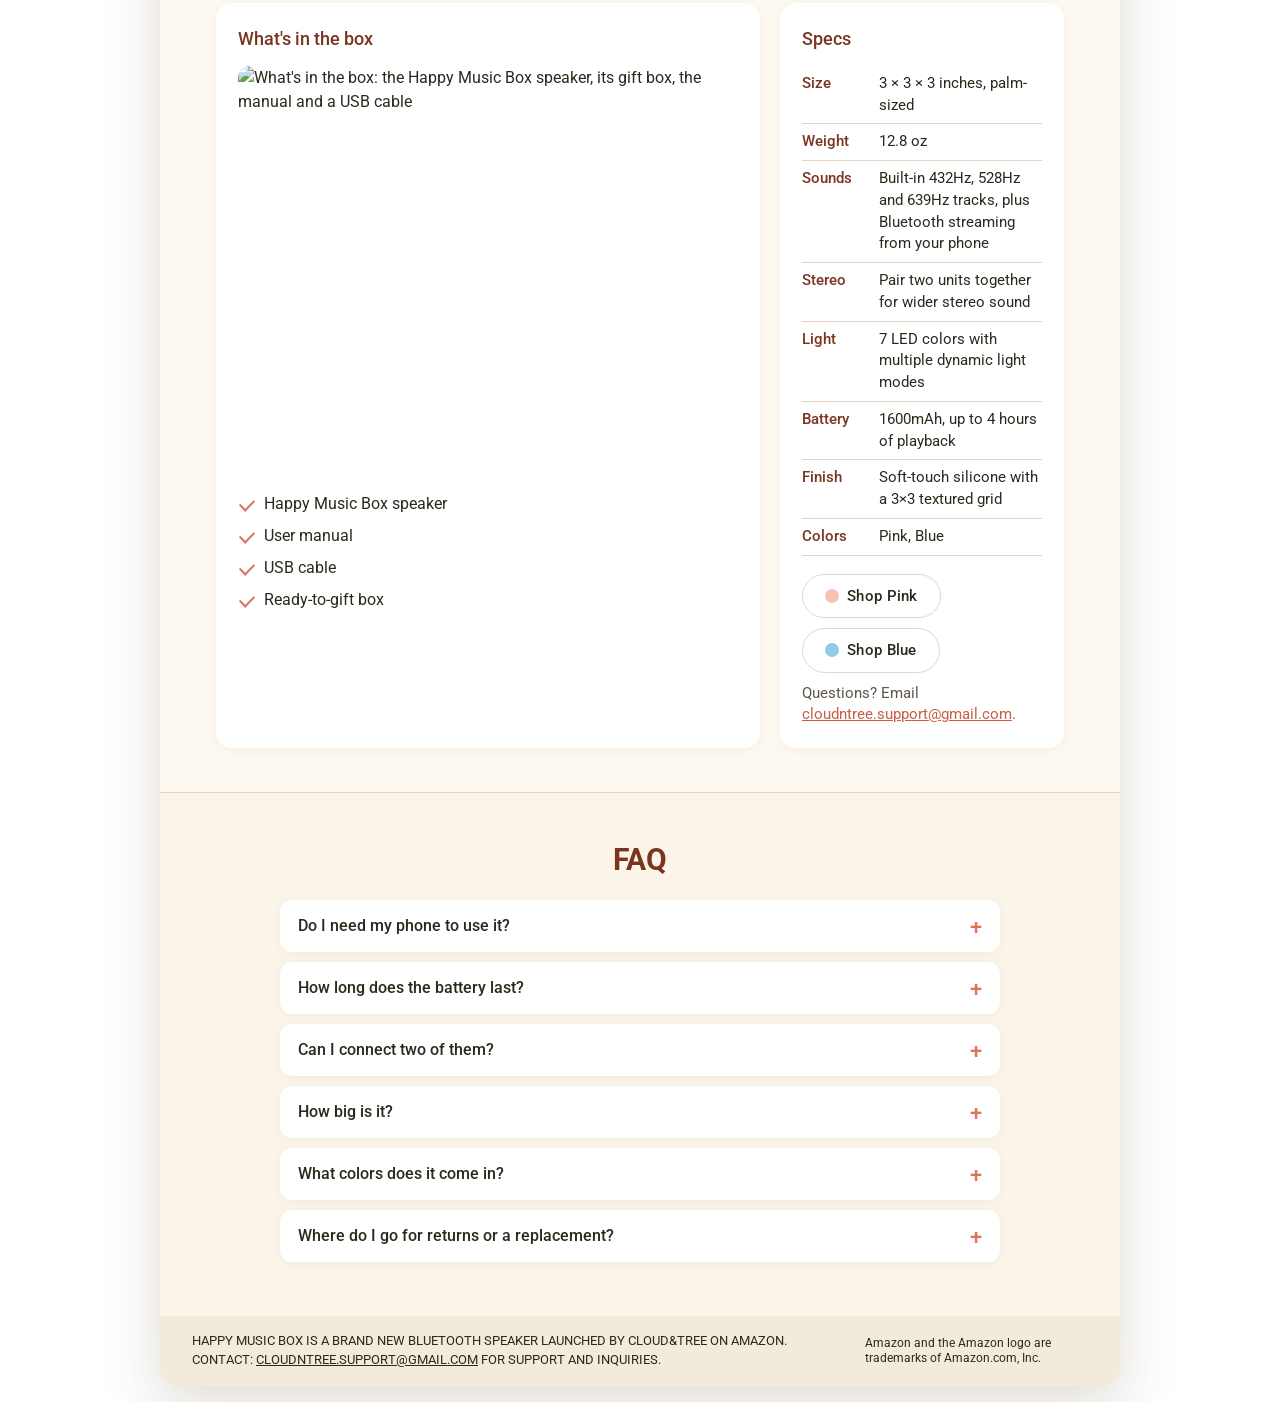
==== commit 24de4616: "Add usage-scenario video and refresh focus photo" ====
--- a/site/index.html
+++ b/site/index.html
@@ -107,6 +107,8 @@
       <figure><img src="img/use_focus-500.webp" srcset="img/use_focus-260.webp 260w, img/use_focus-500.webp 500w" sizes="(max-width: 560px) 44vw, 200px" width="500" height="500" alt="Someone at a desk in the evening, holding the glowing cube" loading="lazy" decoding="async"><figcaption>Focus</figcaption></figure>
       <figure><img src="img/use_gift-214.webp" srcset="img/use_gift-214.webp 214w" sizes="(max-width: 560px) 44vw, 200px" width="214" height="214" alt="Two people handing over a wrapped gift box" loading="lazy" decoding="async"><figcaption>Gift</figcaption></figure>
   </div>
+
+  <div class="usevideo"><video controls preload="metadata" playsinline src="video/advideo1.mp4"></video></div>
 </section>
 <section class="band" id="light">
   <div class="zig">
--- a/site/style.css
+++ b/site/style.css
@@ -218,6 +218,10 @@
 .uses figure { margin: 0; text-align: center; }
 .uses img { width: 100%; aspect-ratio: 1; object-fit: cover; border-radius: 14px; }
 .uses figcaption { margin-top: 6px; font-weight: 500; color: var(--rust); }
+.usevideo { margin-top: 18px; }
+.usevideo video { width: 100%; height: auto; display: block; border-radius: 14px; background: #000; }
+
+
 
 .zig { display: grid; grid-template-columns: 1fr 1fr; gap: 36px; align-items: center; }
 .zig + .zig { margin-top: 20px; }
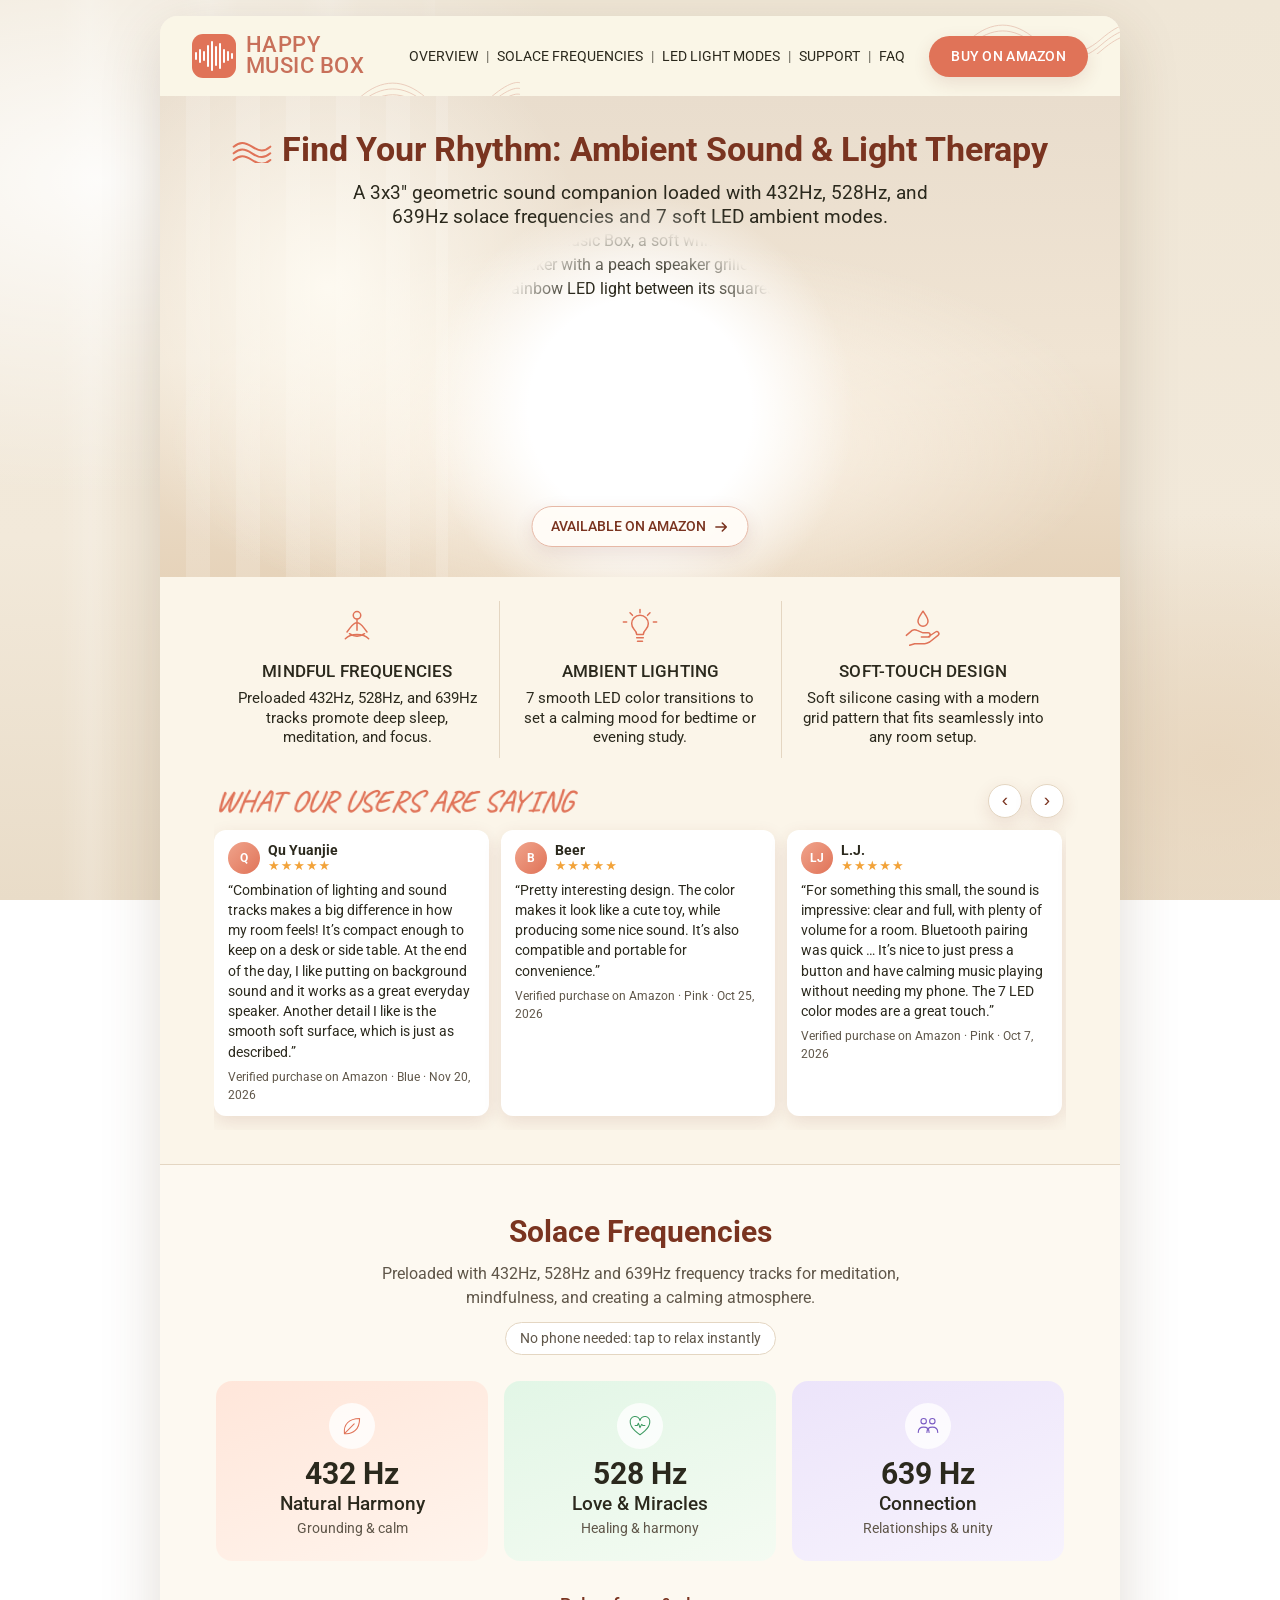
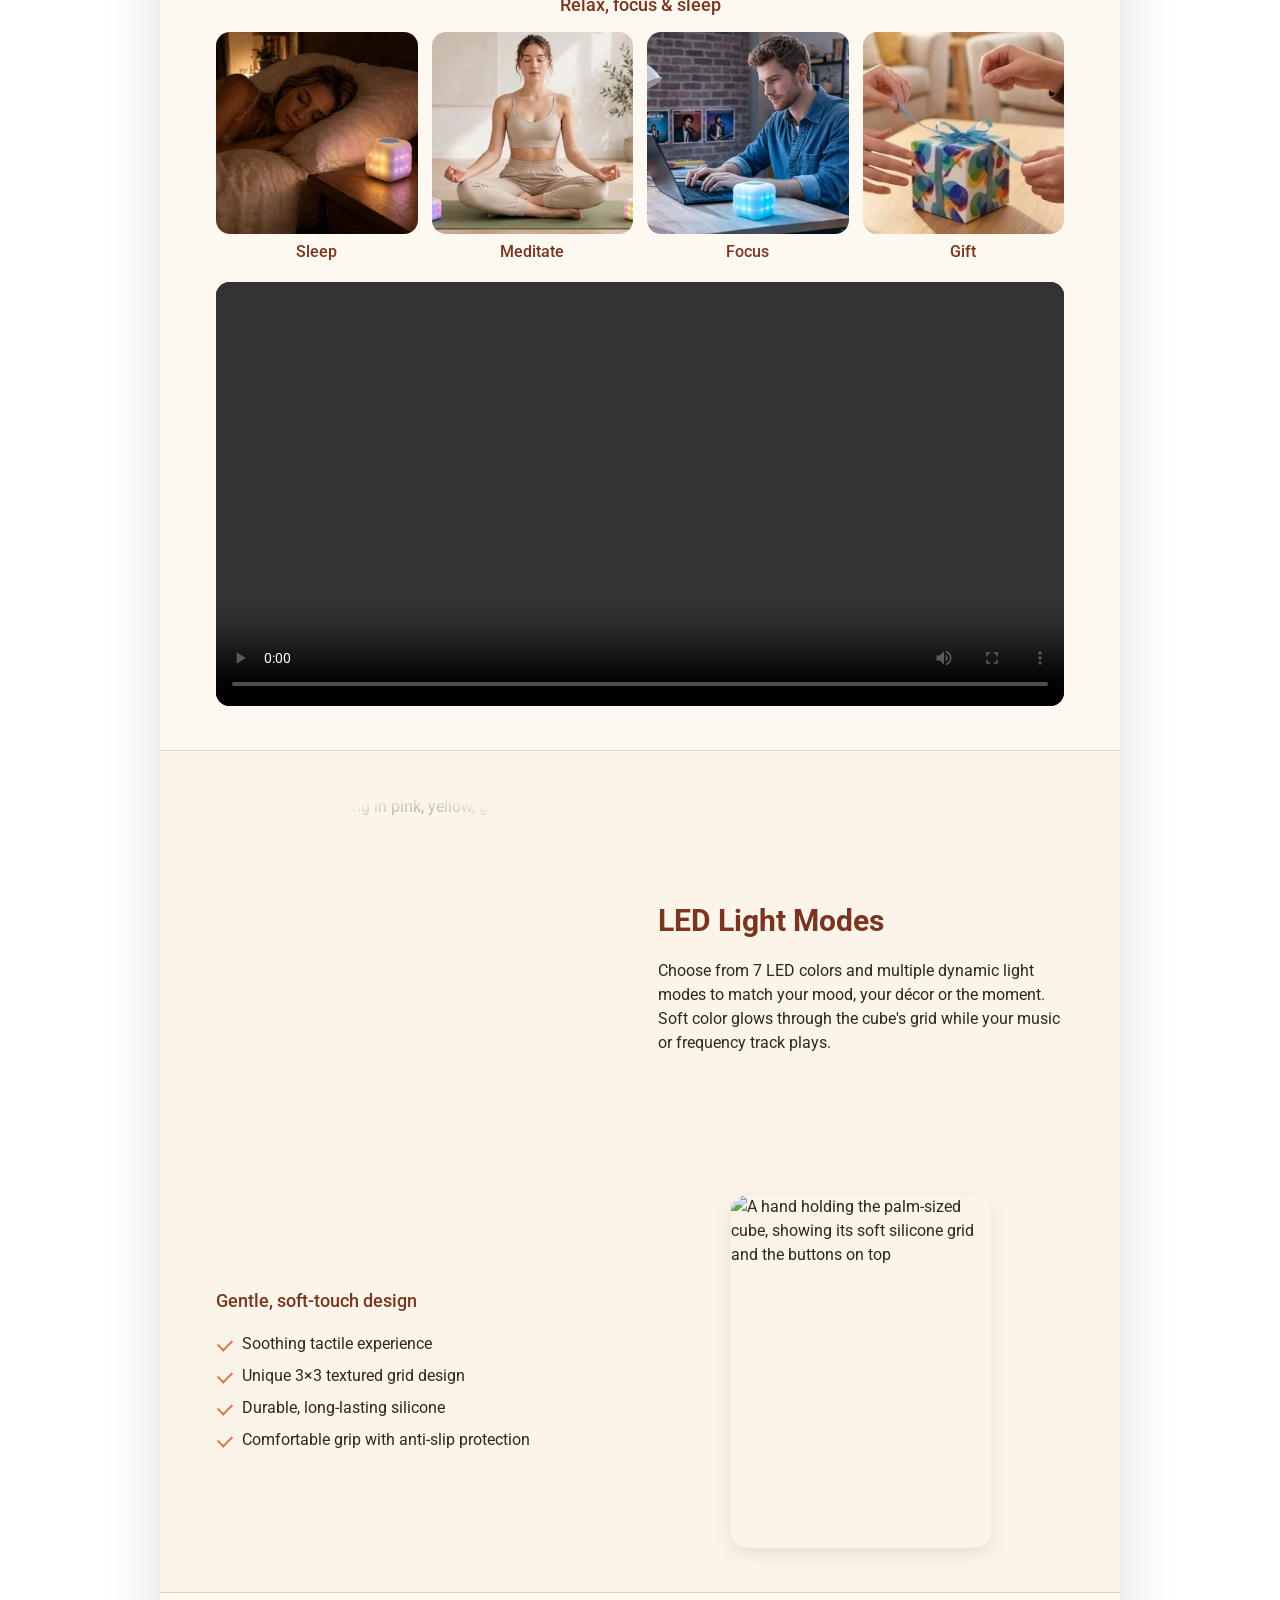
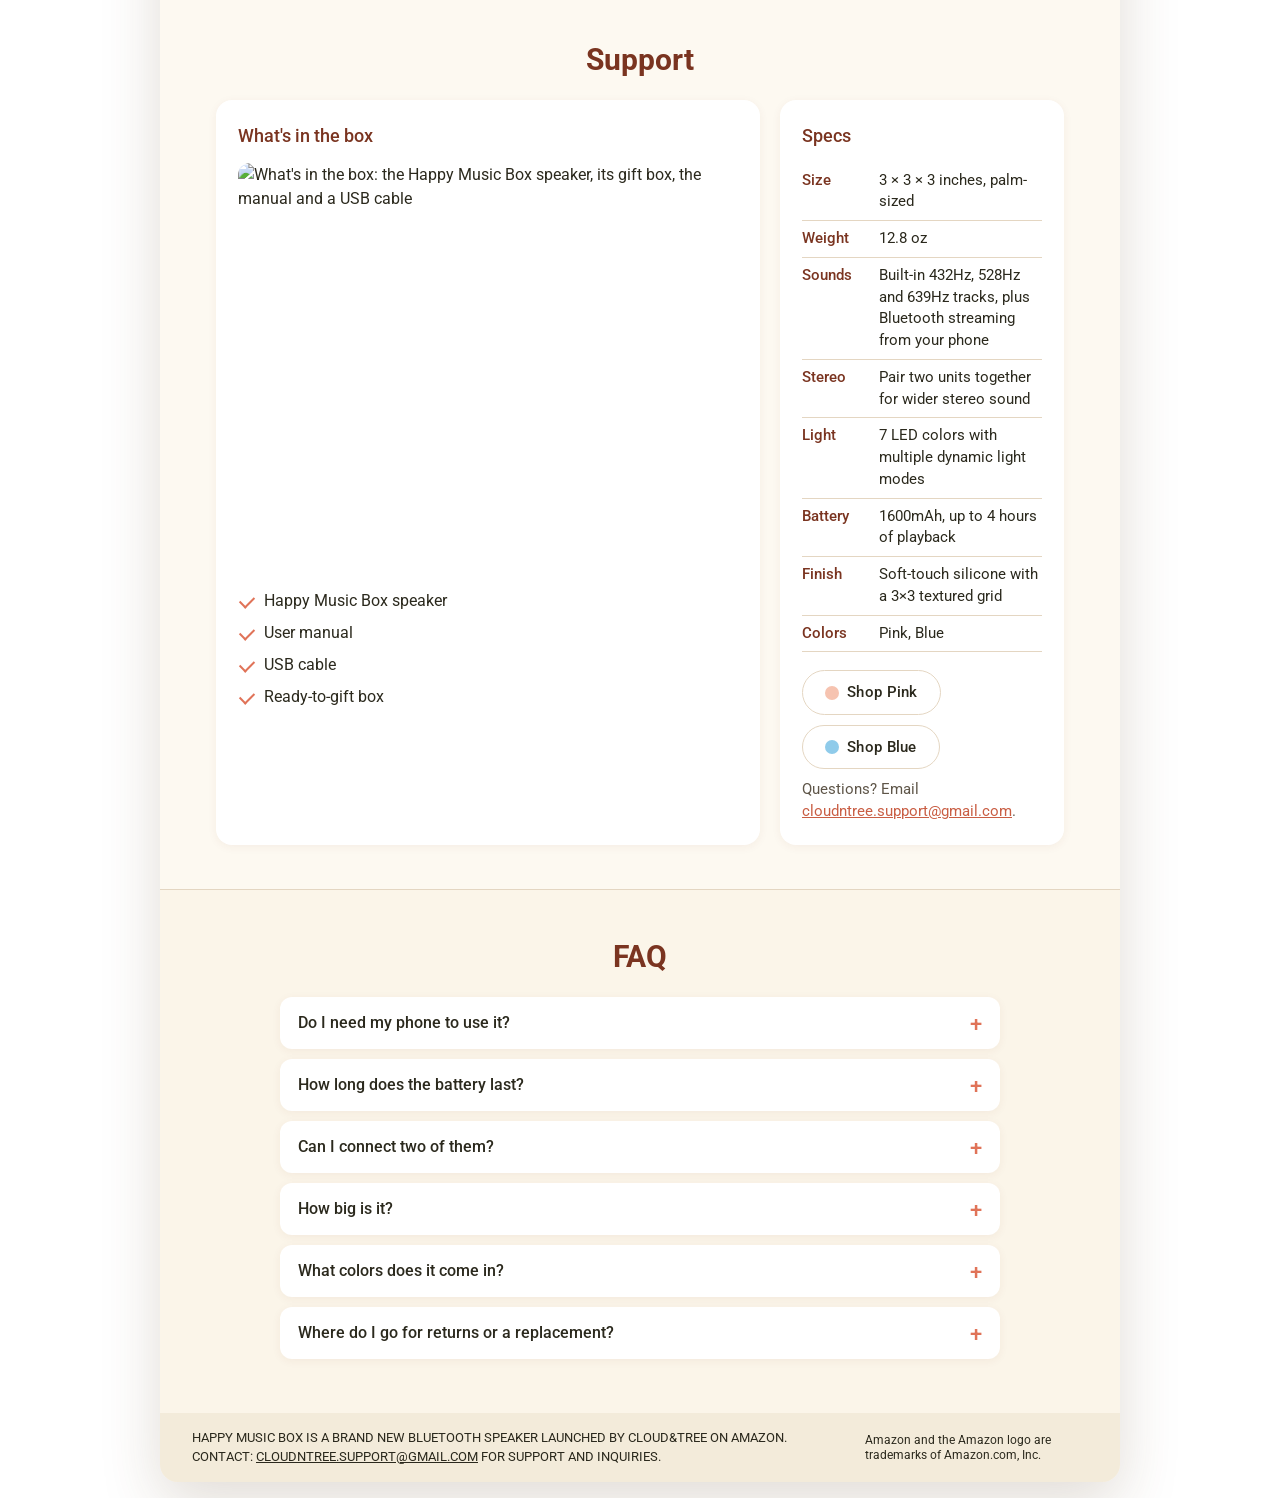
==== commit b741417f: "Five real Amazon reviews in a swipeable carousel, Amazon card as 6th slide" ====
--- a/site/index.html
+++ b/site/index.html
@@ -20,7 +20,7 @@
 <link rel="preconnect" href="https://fonts.gstatic.com" crossorigin>
 <link href="https://fonts.googleapis.com/css2?family=Caveat:wght@600&family=Roboto:wght@400;500;700&display=swap" rel="stylesheet">
 <link rel="stylesheet" href="style.css">
-<script type="application/ld+json">[{"@context": "https://schema.org", "@type": "Product", "name": "Happy Music Box Portable Bluetooth Speaker & Sound Machine", "brand": {"@type": "Brand", "name": "Happy Music Box"}, "description": "Palm-sized sound machine and Bluetooth speaker with built-in 432Hz, 528Hz and 639Hz tracks, 7 LED light modes and a soft-touch silicone finish.", "image": ["img/cube-1000.webp"], "color": ["Pink", "Blue"], "weight": {"@type": "QuantitativeValue", "value": 12.8, "unitCode": "ONZ"}}, {"@context": "https://schema.org", "@type": "FAQPage", "mainEntity": [{"@type": "Question", "name": "Do I need my phone to use it?", "acceptedAnswer": {"@type": "Answer", "text": "No. The 432Hz, 528Hz and 639Hz tracks are built in, so you can tap to play straight away. Your phone is only needed if you want to stream your own music over Bluetooth."}}, {"@type": "Question", "name": "How long does the battery last?", "acceptedAnswer": {"@type": "Answer", "text": "Up to 4 hours of playback from the built-in 1600mAh battery. Recharge it with the included USB cable."}}, {"@type": "Question", "name": "Can I connect two of them?", "acceptedAnswer": {"@type": "Answer", "text": "Yes. Two Happy Music Box speakers can be paired together for a wider, more immersive stereo sound."}}, {"@type": "Question", "name": "How big is it?", "acceptedAnswer": {"@type": "Answer", "text": "3 × 3 × 3 inches and 12.8 oz, small enough for a nightstand, a desk, or your bag."}}, {"@type": "Question", "name": "What colors does it come in?", "acceptedAnswer": {"@type": "Answer", "text": "Pink and Blue. Both are sold on Amazon."}}, {"@type": "Question", "name": "Where do I go for returns or a replacement?", "acceptedAnswer": {"@type": "Answer", "text": "If you bought on Amazon, start a return or replacement from your Amazon order. For anything else, email us at cloudntree.support@gmail.com."}}]}]</script>
+<script type="application/ld+json">[{"@context": "https://schema.org", "@type": "Product", "name": "Happy Music Box Portable Bluetooth Speaker & Sound Machine", "brand": {"@type": "Brand", "name": "Happy Music Box"}, "description": "Palm-sized sound machine and Bluetooth speaker with built-in 432Hz, 528Hz and 639Hz tracks, 7 LED light modes and a soft-touch silicone finish.", "image": ["img/cube-1000.webp"], "color": ["Pink", "Blue"], "weight": {"@type": "QuantitativeValue", "value": 12.8, "unitCode": "ONZ"}, "aggregateRating": {"@type": "AggregateRating", "ratingValue": "5", "reviewCount": "5", "bestRating": "5"}, "review": [{"@type": "Review", "author": {"@type": "Person", "name": "Qu Yuanjie"}, "datePublished": "2026-11-20", "reviewRating": {"@type": "Rating", "ratingValue": "5", "bestRating": "5"}, "name": "Love it! Highly recommend", "reviewBody": "Combination of lighting and sound tracks makes a big difference in how my room feels! It's compact enough to keep on a desk or side table. At the end of the day, I like putting on background sound and it works as a great everyday speaker. Another detail I like is the smooth soft surface, which is just as described."}, {"@type": "Review", "author": {"@type": "Person", "name": "Beer"}, "datePublished": "2026-10-25", "reviewRating": {"@type": "Rating", "ratingValue": "5", "bestRating": "5"}, "name": "Cute design", "reviewBody": "Pretty interesting design. The color makes it look like a cute toy, while producing some nice sound. It's also compatible and portable for convenience."}, {"@type": "Review", "author": {"@type": "Person", "name": "L.J."}, "datePublished": "2026-10-07", "reviewRating": {"@type": "Rating", "ratingValue": "5", "bestRating": "5"}, "name": "Tiny cube, great sound, and a fun light show", "reviewBody": "I'm really happy with this little speaker. At about 3 inches square and 12 oz, it fits in the palm of my hand. For something this small, the sound is impressive: clear and full, with plenty of volume for a room. Bluetooth pairing was quick. I enjoyed the preloaded relaxation tracks and used them for my meditation. The 7 LED color modes are a great touch. It also comes in a nice box, so it would make a good gift."}, {"@type": "Review", "author": {"@type": "Person", "name": "HankY"}, "datePublished": "2026-10-03", "reviewRating": {"@type": "Rating", "ratingValue": "5", "bestRating": "5"}, "name": "Awesome little speaker", "reviewBody": "The natural audio track sound is relaxing. Would recommend to anyone who likes/wants soothing sounds. Color changing is nice. When light is off still looks sleek."}, {"@type": "Review", "author": {"@type": "Person", "name": "Y.Z."}, "datePublished": "2026-09-07", "reviewRating": {"@type": "Rating", "ratingValue": "5", "bestRating": "5"}, "name": "Really great product and very calming", "reviewBody": "Super easy to use, and the audio is so calming. Really great product—even our cats are fans!"}]}, {"@context": "https://schema.org", "@type": "FAQPage", "mainEntity": [{"@type": "Question", "name": "Do I need my phone to use it?", "acceptedAnswer": {"@type": "Answer", "text": "No. The 432Hz, 528Hz and 639Hz tracks are built in, so you can tap to play straight away. Your phone is only needed if you want to stream your own music over Bluetooth."}}, {"@type": "Question", "name": "How long does the battery last?", "acceptedAnswer": {"@type": "Answer", "text": "Up to 4 hours of playback from the built-in 1600mAh battery. Recharge it with the included USB cable."}}, {"@type": "Question", "name": "Can I connect two of them?", "acceptedAnswer": {"@type": "Answer", "text": "Yes. Two Happy Music Box speakers can be paired together for a wider, more immersive stereo sound."}}, {"@type": "Question", "name": "How big is it?", "acceptedAnswer": {"@type": "Answer", "text": "3 × 3 × 3 inches and 12.8 oz, small enough for a nightstand, a desk, or your bag."}}, {"@type": "Question", "name": "What colors does it come in?", "acceptedAnswer": {"@type": "Answer", "text": "Pink and Blue. Both are sold on Amazon."}}, {"@type": "Question", "name": "Where do I go for returns or a replacement?", "acceptedAnswer": {"@type": "Answer", "text": "If you bought on Amazon, start a return or replacement from your Amazon order. For anything else, email us at cloudntree.support@gmail.com."}}]}]</script>
 </head>
 <body>
 <div class="sheet">
@@ -59,22 +59,41 @@
     </div>
 </section>
 <section class="voices">
-  <div class="reviews">
+  <div class="voices-head">
     <h2 class="script">What our users are saying</h2>
-    <div class="cards">
+    <div class="car-btns" aria-hidden="false">
+      <button class="car-btn" id="revPrev" type="button" aria-label="Previous reviews">‹</button>
+      <button class="car-btn" id="revNext" type="button" aria-label="Next reviews">›</button>
+    </div>
+  </div>
+  <div class="cards" id="revTrack" tabindex="0" aria-label="Customer reviews, swipe or scroll horizontally">
       <figure class="review">
-        <figcaption><span class="avatar" aria-hidden="true">YZ</span><span><b>Y.Z.</b><span class="stars" aria-label="5 out of 5 stars">★★★★★</span></span></figcaption>
-        <blockquote>“Super easy to use, and the audio is so calming. Really great product—even our cats are fans!”</blockquote>
-        <small>Verified purchase on Amazon</small>
+        <figcaption><span class="avatar" aria-hidden="true">Q</span><span><b>Qu Yuanjie</b><span class="stars" aria-label="5 out of 5 stars">★★★★★</span></span></figcaption>
+        <blockquote>“Combination of lighting and sound tracks makes a big difference in how my room feels! It’s compact enough to keep on a desk or side table. At the end of the day, I like putting on background sound and it works as a great everyday speaker. Another detail I like is the smooth soft surface, which is just as described.”</blockquote>
+        <small>Verified purchase on Amazon · Blue · Nov 20, 2026</small>
+      </figure>
+      <figure class="review">
+        <figcaption><span class="avatar" aria-hidden="true">B</span><span><b>Beer</b><span class="stars" aria-label="5 out of 5 stars">★★★★★</span></span></figcaption>
+        <blockquote>“Pretty interesting design. The color makes it look like a cute toy, while producing some nice sound. It’s also compatible and portable for convenience.”</blockquote>
+        <small>Verified purchase on Amazon · Pink · Oct 25, 2026</small>
+      </figure>
+      <figure class="review">
+        <figcaption><span class="avatar" aria-hidden="true">LJ</span><span><b>L.J.</b><span class="stars" aria-label="5 out of 5 stars">★★★★★</span></span></figcaption>
+        <blockquote>“For something this small, the sound is impressive: clear and full, with plenty of volume for a room. Bluetooth pairing was quick … It’s nice to just press a button and have calming music playing without needing my phone. The 7 LED color modes are a great touch.”</blockquote>
+        <small>Verified purchase on Amazon · Pink · Oct 7, 2026</small>
       </figure>
       <figure class="review">
         <figcaption><span class="avatar" aria-hidden="true">H</span><span><b>HankY</b><span class="stars" aria-label="5 out of 5 stars">★★★★★</span></span></figcaption>
         <blockquote>“The natural audio track sound is relaxing. Would recommend to anyone who likes/wants soothing sounds. Color changing is nice. When light is off still looks sleek.”</blockquote>
-        <small>Verified purchase on Amazon</small>
+        <small>Verified purchase on Amazon · Pink · Oct 3, 2026</small>
       </figure>
-    </div>
+      <figure class="review">
+        <figcaption><span class="avatar" aria-hidden="true">YZ</span><span><b>Y.Z.</b><span class="stars" aria-label="5 out of 5 stars">★★★★★</span></span></figcaption>
+        <blockquote>“Super easy to use, and the audio is so calming. Really great product—even our cats are fans!”</blockquote>
+        <small>Verified purchase on Amazon · Pink · Sept 7, 2026</small>
+      </figure>
+    <a href="https://www.amazon.com/dp/B0HC9TPS27#customerReviews" class="review review-more" target="_blank" rel="noopener">Read reviews on Amazon <svg viewBox="0 0 20 20" aria-hidden="true"><path d="M3 10h13M11 5l5 5-5 5"/></svg></a>
   </div>
-  <a href="https://www.amazon.com/dp/B0HC9TPS27#customerReviews" class="review review-more" target="_blank" rel="noopener">Read reviews on Amazon <svg viewBox="0 0 20 20" aria-hidden="true"><path d="M3 10h13M11 5l5 5-5 5"/></svg></a>
 </section>
 <section class="band" id="frequencies">
   <h2 class="sec">Solace Frequencies</h2>
@@ -161,4 +180,19 @@
   <p class="legal">Amazon and the Amazon logo are trademarks of Amazon.com, Inc.</p>
 </footer>
 </div>
+<script>
+(function () {
+  var t = document.getElementById('revTrack');
+  var p = document.getElementById('revPrev');
+  var n = document.getElementById('revNext');
+  if (!t || !p || !n) return;
+  function step(d) {
+    var card = t.querySelector('.review');
+    var gap = parseFloat(getComputedStyle(t).gap) || 0;
+    t.scrollBy({ left: d * (card.offsetWidth + gap), behavior: 'smooth' });
+  }
+  p.addEventListener('click', function () { step(-1); });
+  n.addEventListener('click', function () { step(1); });
+})();
+</script>
 </body></html>
--- a/site/style.css
+++ b/site/style.css
@@ -142,16 +142,29 @@
 .feat p { margin: 0; font-size: 14.5px; line-height: 1.35; }
 
 /* ---------- reviews + LED panel ---------- */
-.voices { display: grid; grid-template-columns: 1.45fr 1fr; gap: 28px; align-items: center; padding: 18px 56px 34px; }
+.voices { padding: 18px 56px 34px; }
 .script {
   font-family: Caveat, "Comic Sans MS", cursive; font-weight: 600; font-size: 30px; line-height: 1;
   text-transform: uppercase; color: var(--terracotta); margin: 0 0 12px; letter-spacing: .01em;
   transform: skew(-6deg);
 }
-.cards { display: grid; grid-template-columns: 1fr 1fr; gap: 12px; }
+.voices-head { display: flex; align-items: center; justify-content: space-between; gap: 12px; }
+.voices-head .script { margin: 0; }
+.car-btns { display: flex; gap: 8px; flex: none; }
+.car-btn {
+  width: 34px; height: 34px; border-radius: 50%; border: 1px solid var(--line);
+  background: #fff; color: var(--rust); font-size: 19px; line-height: 1; cursor: pointer;
+  box-shadow: var(--shadow); padding: 0 0 3px;
+}
+.car-btn:hover { color: var(--terracotta-d); border-color: var(--terracotta); }
+.cards {
+  display: flex; gap: 12px; overflow-x: auto; scroll-snap-type: x mandatory;
+  padding: 12px 2px 14px; margin: 0 -2px; scrollbar-width: thin;
+}
 .review {
   margin: 0; padding: 12px 14px; background: #fff; border-radius: 12px; box-shadow: var(--shadow);
   font-size: 13.5px; display: flex; flex-direction: column; gap: 6px;
+  flex: 0 0 calc((100% - 24px) / 3); scroll-snap-align: start;
 }
 .review figcaption { display: flex; align-items: center; gap: 8px; }
 .review figcaption > span:last-child { display: flex; flex-direction: column; line-height: 1.2; }
@@ -165,7 +178,8 @@
 .review small { color: var(--muted); font-size: 12px; }
 .review-more {
   align-items: center; justify-content: center; text-align: center;
-  color: var(--rust); text-decoration: none; font-weight: 500; flex-direction: row;
+  color: var(--rust); text-decoration: none; font-weight: 500; font-size: 15px;
+  min-height: 190px;
 }
 .review-more:hover { color: var(--terracotta-d); }
 
@@ -283,12 +297,13 @@
   .deco-bl { display: none; }
   .feats, .voices { padding-left: 24px; padding-right: 24px; }
   .band { padding: 36px 24px; }
+  .review { flex-basis: calc((100% - 12px) / 2); }
 }
 @media (max-width: 760px) {
+  .review { flex-basis: 100%; }
   .sheet { margin: 0; border-radius: 0; }
   .feats { grid-template-columns: 1fr; gap: 6px; }
   .feat + .feat { border-left: 0; border-top: 1px solid var(--line); padding-top: 16px; }
-  .voices { grid-template-columns: 1fr; }
   .freqs { grid-template-columns: 1fr; }
   .uses { grid-template-columns: repeat(2, 1fr); }
   .zig { grid-template-columns: 1fr; gap: 12px; }
@@ -301,5 +316,4 @@
   .logo-mark { width: 38px; height: 38px; }
   .top .btn { padding: 9px 14px; font-size: 12.5px; }
   .h1-wave { display: none; }
-  .cards { grid-template-columns: 1fr; }
-}
+}
